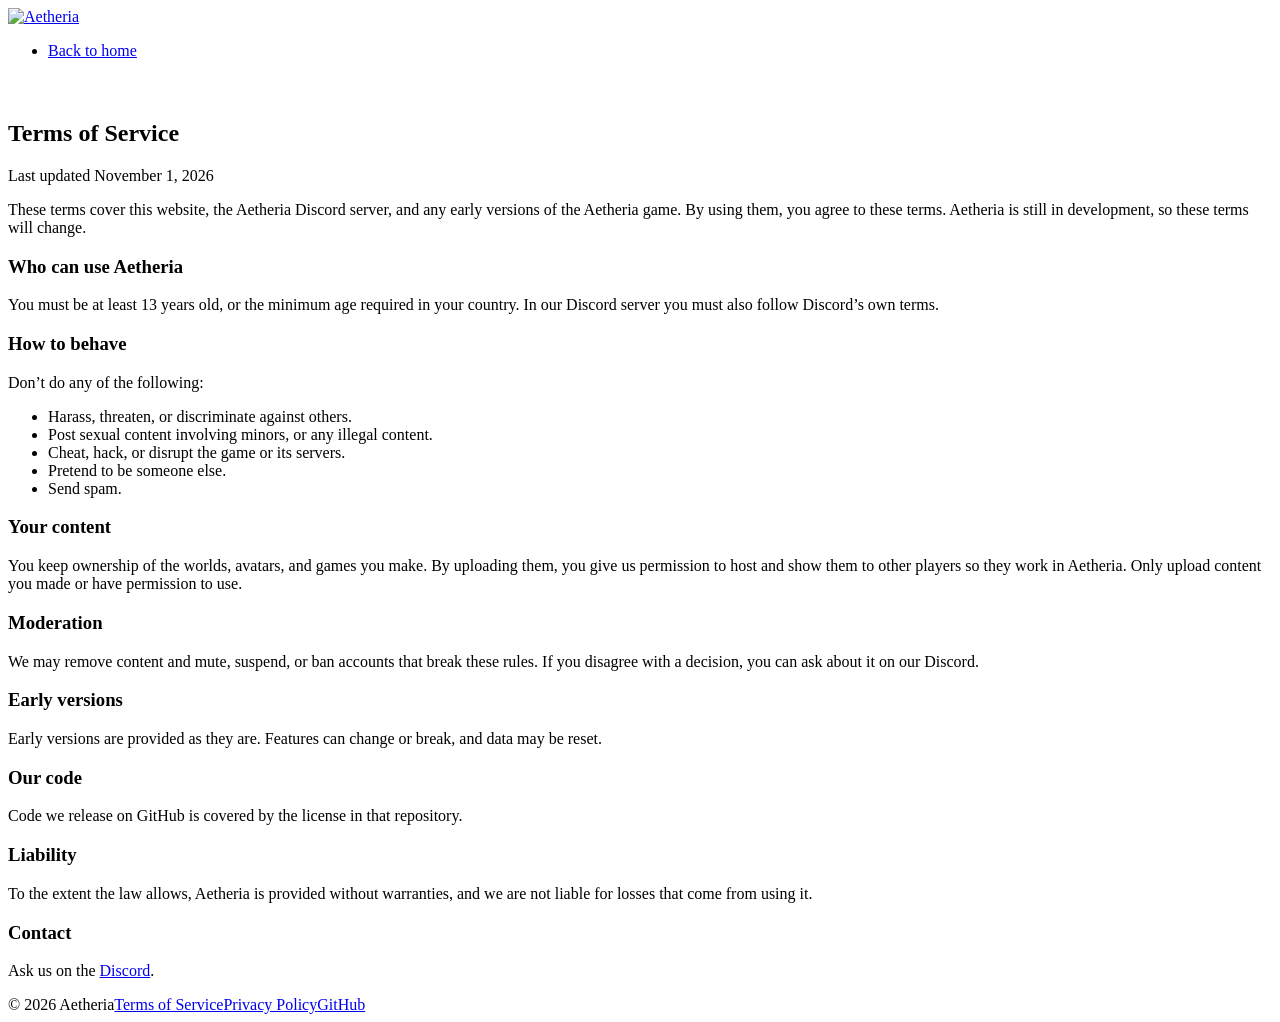
==== terms.html @ a7d0a320 "Add files via upload" ====
<!DOCTYPE html>
<html lang="en"><head><meta charset="utf-8">
<meta name="viewport" content="width=device-width, initial-scale=1, viewport-fit=cover">
<title>Terms of Service - Aetheria</title>
<link rel="icon" href="favicon.png">
<link rel="stylesheet" href="https://fonts.googleapis.com/css2?family=Sora:wght@300;400;600;700&display=swap">
<link rel="stylesheet" href="style.css">
<style>.legal{border-top:0;padding-top:24px}</style></head><body>
<div class="wrap">
<nav aria-label="Main"><a class="logo" href="index.html" aria-label="Aetheria home"><img src="assets/wordmark.png" alt="Aetheria"></a><ul><li><a href="index.html">Back to home</a></li></ul></nav>
<section class="legal"><h2>Terms of Service</h2><p class="d">Last updated November 1, 2026</p>
<p>These terms cover this website, the Aetheria Discord server, and any early versions of the Aetheria game. By using them, you agree to these terms. Aetheria is still in development, so these terms will change.</p>
<h3>Who can use Aetheria</h3><p>You must be at least 13 years old, or the minimum age required in your country. In our Discord server you must also follow Discord’s own terms.</p>
<h3>How to behave</h3><p>Don’t do any of the following:</p><ul><li>Harass, threaten, or discriminate against others.</li><li>Post sexual content involving minors, or any illegal content.</li><li>Cheat, hack, or disrupt the game or its servers.</li><li>Pretend to be someone else.</li><li>Send spam.</li></ul>
<h3>Your content</h3><p>You keep ownership of the worlds, avatars, and games you make. By uploading them, you give us permission to host and show them to other players so they work in Aetheria. Only upload content you made or have permission to use.</p>
<h3>Moderation</h3><p>We may remove content and mute, suspend, or ban accounts that break these rules. If you disagree with a decision, you can ask about it on our Discord.</p>
<h3>Early versions</h3><p>Early versions are provided as they are. Features can change or break, and data may be reset.</p>
<h3>Our code</h3><p>Code we release on GitHub is covered by the license in that repository.</p>
<h3>Liability</h3><p>To the extent the law allows, Aetheria is provided without warranties, and we are not liable for losses that come from using it.</p>
<h3>Contact</h3><p>Ask us on the <a href="https://discord.gg/aefMp6Empj">Discord</a>.</p></section>
<footer><span>© 2026 Aetheria</span><span class="l"><a href="terms.html">Terms of Service</a><a href="privacy.html">Privacy Policy</a><a href="https://github.com/NatalieYocom/Aetheria">GitHub</a></span></footer>
</div></body></html>
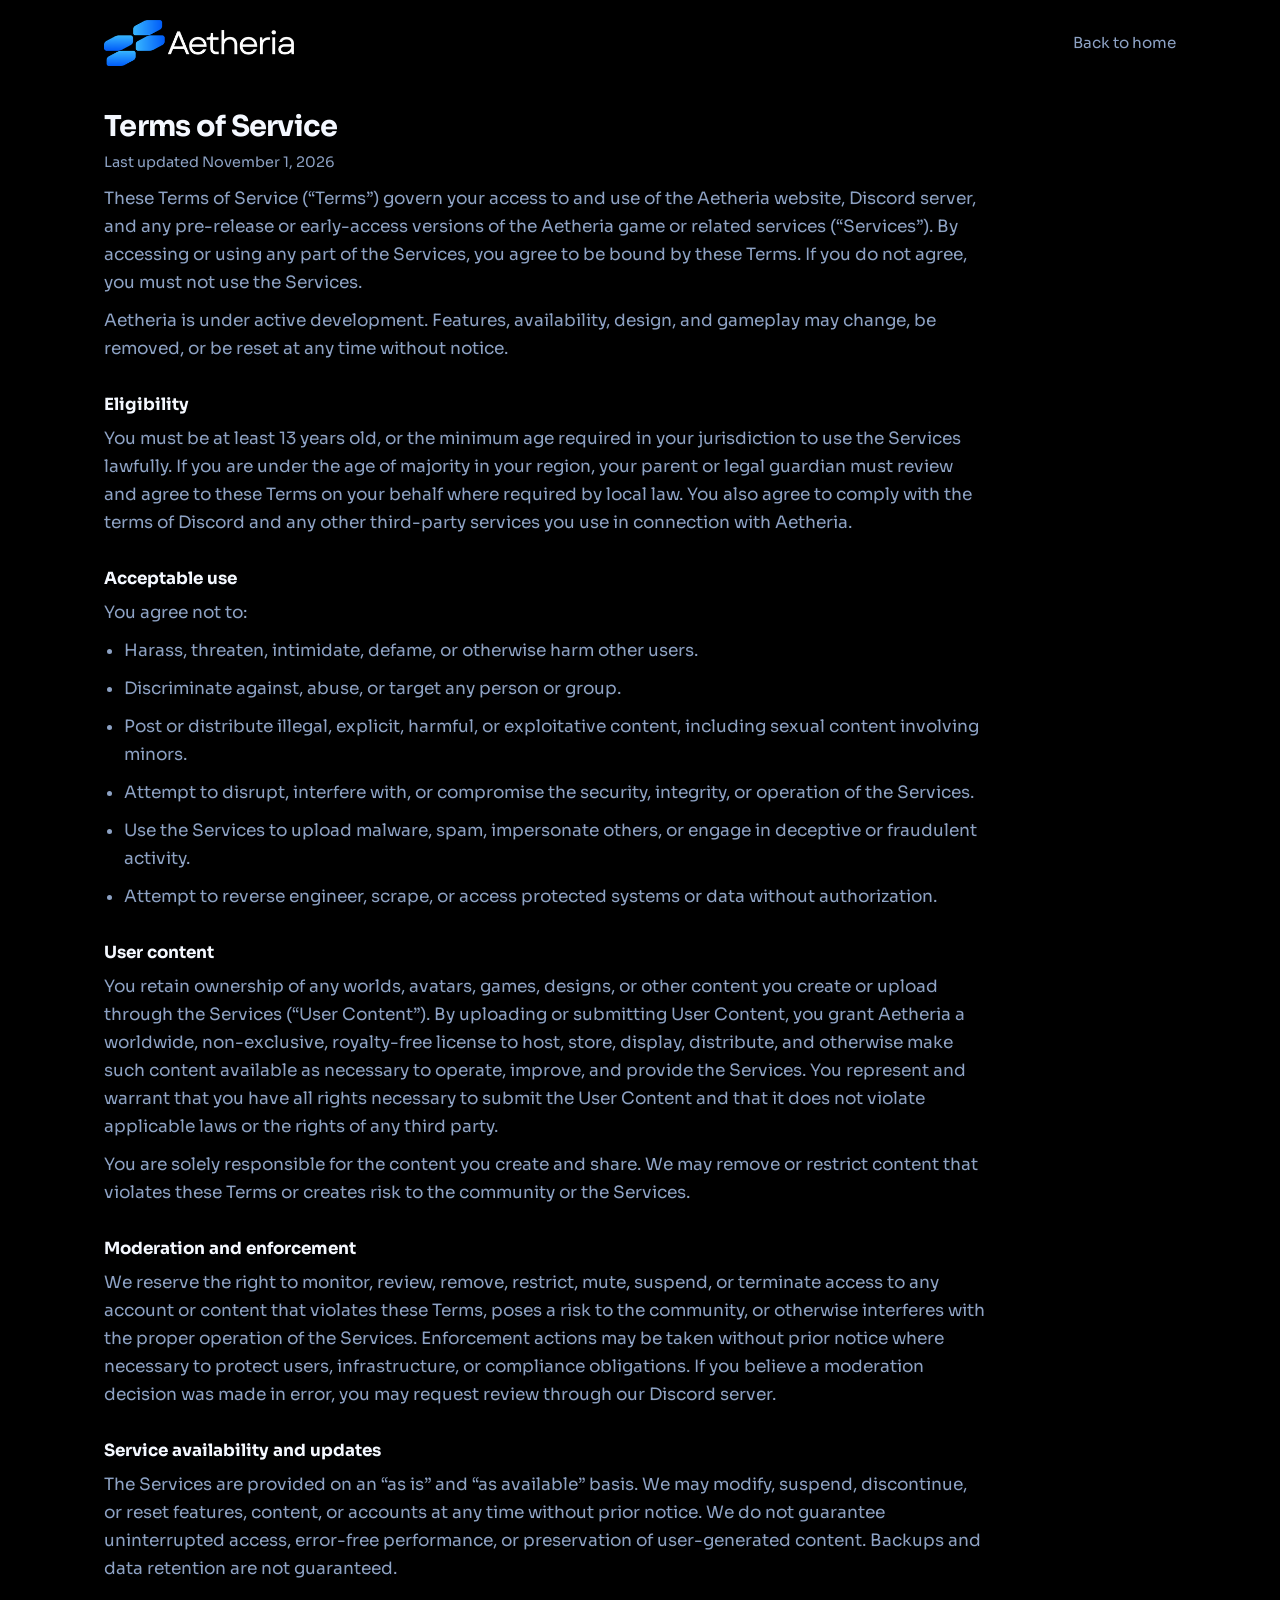
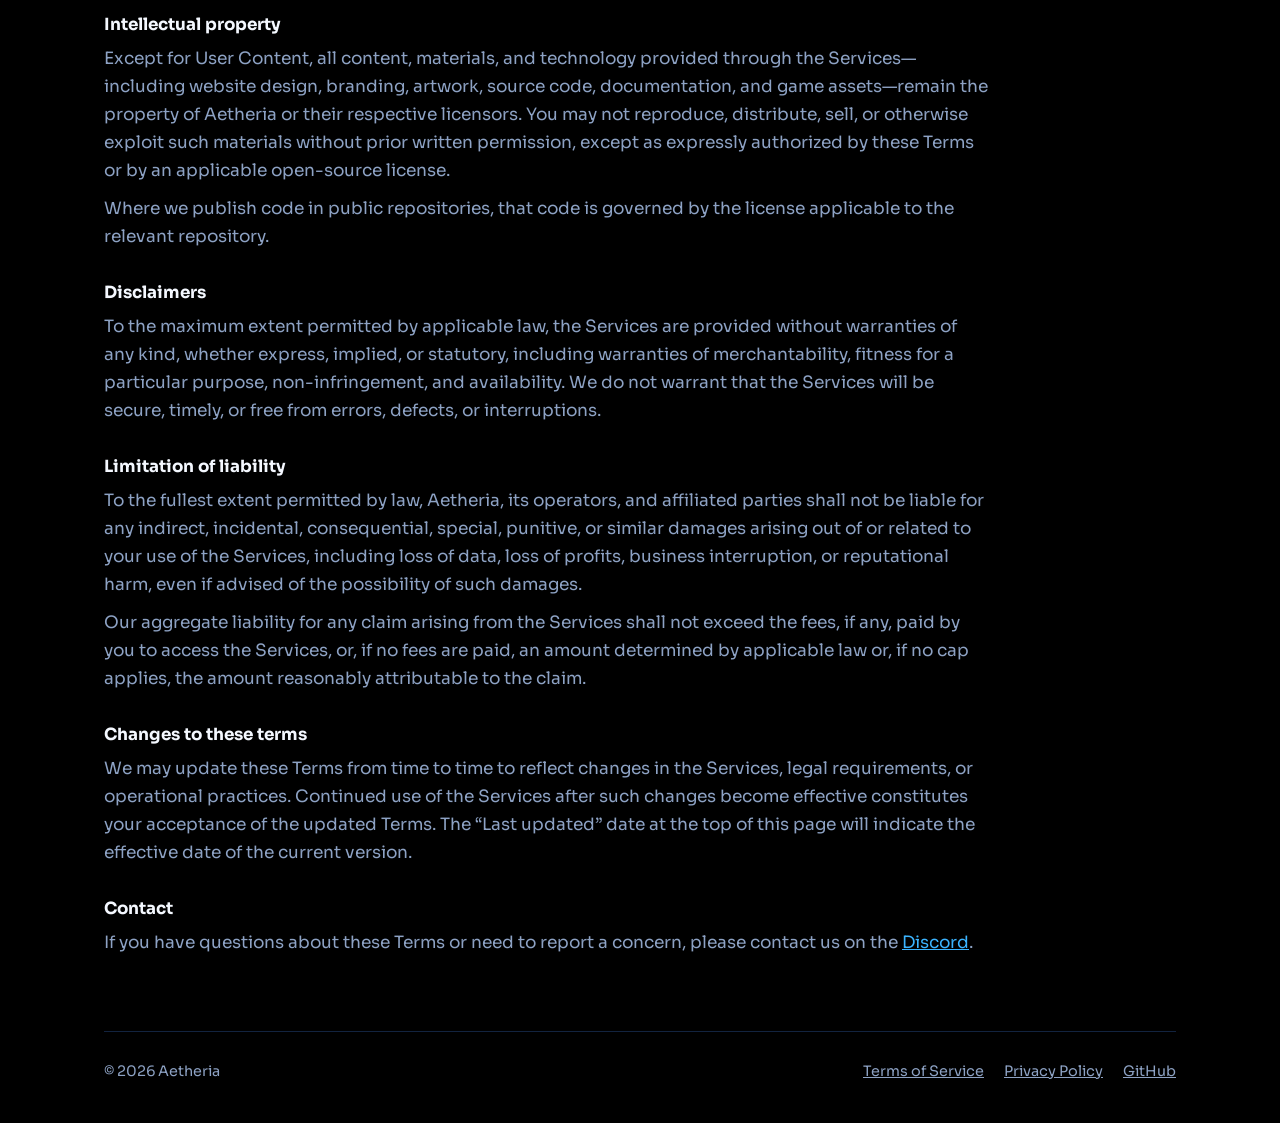
==== commit 30d3eed0: "Refine website terms language to a more professional standard" ====
--- a/terms.html
+++ b/terms.html
@@ -9,14 +9,17 @@
 <div class="wrap">
 <nav aria-label="Main"><a class="logo" href="index.html" aria-label="Aetheria home"><img src="assets/wordmark.png" alt="Aetheria"></a><ul><li><a href="index.html">Back to home</a></li></ul></nav>
 <section class="legal"><h2>Terms of Service</h2><p class="d">Last updated November 1, 2026</p>
-<p>These terms cover this website, the Aetheria Discord server, and any early versions of the Aetheria game. By using them, you agree to these terms. Aetheria is still in development, so these terms will change.</p>
-<h3>Who can use Aetheria</h3><p>You must be at least 13 years old, or the minimum age required in your country. In our Discord server you must also follow Discord’s own terms.</p>
-<h3>How to behave</h3><p>Don’t do any of the following:</p><ul><li>Harass, threaten, or discriminate against others.</li><li>Post sexual content involving minors, or any illegal content.</li><li>Cheat, hack, or disrupt the game or its servers.</li><li>Pretend to be someone else.</li><li>Send spam.</li></ul>
-<h3>Your content</h3><p>You keep ownership of the worlds, avatars, and games you make. By uploading them, you give us permission to host and show them to other players so they work in Aetheria. Only upload content you made or have permission to use.</p>
-<h3>Moderation</h3><p>We may remove content and mute, suspend, or ban accounts that break these rules. If you disagree with a decision, you can ask about it on our Discord.</p>
-<h3>Early versions</h3><p>Early versions are provided as they are. Features can change or break, and data may be reset.</p>
-<h3>Our code</h3><p>Code we release on GitHub is covered by the license in that repository.</p>
-<h3>Liability</h3><p>To the extent the law allows, Aetheria is provided without warranties, and we are not liable for losses that come from using it.</p>
-<h3>Contact</h3><p>Ask us on the <a href="https://discord.gg/aefMp6Empj">Discord</a>.</p></section>
+<p>These Terms of Service (&ldquo;Terms&rdquo;) govern your access to and use of the Aetheria website, Discord server, and any pre-release or early-access versions of the Aetheria game or related services (&ldquo;Services&rdquo;). By accessing or using any part of the Services, you agree to be bound by these Terms. If you do not agree, you must not use the Services.</p>
+<p>Aetheria is under active development. Features, availability, design, and gameplay may change, be removed, or be reset at any time without notice.</p>
+<h3>Eligibility</h3><p>You must be at least 13 years old, or the minimum age required in your jurisdiction to use the Services lawfully. If you are under the age of majority in your region, your parent or legal guardian must review and agree to these Terms on your behalf where required by local law. You also agree to comply with the terms of Discord and any other third-party services you use in connection with Aetheria.</p>
+<h3>Acceptable use</h3><p>You agree not to:</p><ul><li>Harass, threaten, intimidate, defame, or otherwise harm other users.</li><li>Discriminate against, abuse, or target any person or group.</li><li>Post or distribute illegal, explicit, harmful, or exploitative content, including sexual content involving minors.</li><li>Attempt to disrupt, interfere with, or compromise the security, integrity, or operation of the Services.</li><li>Use the Services to upload malware, spam, impersonate others, or engage in deceptive or fraudulent activity.</li><li>Attempt to reverse engineer, scrape, or access protected systems or data without authorization.</li></ul>
+<h3>User content</h3><p>You retain ownership of any worlds, avatars, games, designs, or other content you create or upload through the Services (&ldquo;User Content&rdquo;). By uploading or submitting User Content, you grant Aetheria a worldwide, non-exclusive, royalty-free license to host, store, display, distribute, and otherwise make such content available as necessary to operate, improve, and provide the Services. You represent and warrant that you have all rights necessary to submit the User Content and that it does not violate applicable laws or the rights of any third party.</p><p>You are solely responsible for the content you create and share. We may remove or restrict content that violates these Terms or creates risk to the community or the Services.</p>
+<h3>Moderation and enforcement</h3><p>We reserve the right to monitor, review, remove, restrict, mute, suspend, or terminate access to any account or content that violates these Terms, poses a risk to the community, or otherwise interferes with the proper operation of the Services. Enforcement actions may be taken without prior notice where necessary to protect users, infrastructure, or compliance obligations. If you believe a moderation decision was made in error, you may request review through our Discord server.</p>
+<h3>Service availability and updates</h3><p>The Services are provided on an &ldquo;as is&rdquo; and &ldquo;as available&rdquo; basis. We may modify, suspend, discontinue, or reset features, content, or accounts at any time without prior notice. We do not guarantee uninterrupted access, error-free performance, or preservation of user-generated content. Backups and data retention are not guaranteed.</p>
+<h3>Intellectual property</h3><p>Except for User Content, all content, materials, and technology provided through the Services—including website design, branding, artwork, source code, documentation, and game assets—remain the property of Aetheria or their respective licensors. You may not reproduce, distribute, sell, or otherwise exploit such materials without prior written permission, except as expressly authorized by these Terms or by an applicable open-source license.</p><p>Where we publish code in public repositories, that code is governed by the license applicable to the relevant repository.</p>
+<h3>Disclaimers</h3><p>To the maximum extent permitted by applicable law, the Services are provided without warranties of any kind, whether express, implied, or statutory, including warranties of merchantability, fitness for a particular purpose, non-infringement, and availability. We do not warrant that the Services will be secure, timely, or free from errors, defects, or interruptions.</p>
+<h3>Limitation of liability</h3><p>To the fullest extent permitted by law, Aetheria, its operators, and affiliated parties shall not be liable for any indirect, incidental, consequential, special, punitive, or similar damages arising out of or related to your use of the Services, including loss of data, loss of profits, business interruption, or reputational harm, even if advised of the possibility of such damages.</p><p>Our aggregate liability for any claim arising from the Services shall not exceed the fees, if any, paid by you to access the Services, or, if no fees are paid, an amount determined by applicable law or, if no cap applies, the amount reasonably attributable to the claim.</p>
+<h3>Changes to these terms</h3><p>We may update these Terms from time to time to reflect changes in the Services, legal requirements, or operational practices. Continued use of the Services after such changes become effective constitutes your acceptance of the updated Terms. The &ldquo;Last updated&rdquo; date at the top of this page will indicate the effective date of the current version.</p>
+<h3>Contact</h3><p>If you have questions about these Terms or need to report a concern, please contact us on the <a href="https://discord.gg/aefMp6Empj">Discord</a>.</p></section>
 <footer><span>© 2026 Aetheria</span><span class="l"><a href="terms.html">Terms of Service</a><a href="privacy.html">Privacy Policy</a><a href="https://github.com/NatalieYocom/Aetheria">GitHub</a></span></footer>
 </div></body></html>
--- a/style.css
+++ b/style.css
@@ -0,0 +1,36 @@
+:root{--bg:#000;--fg:#f4f8ff;--mute:#8da2c4;--a:#3bb4ff;--b:#0560fb;--line:#12233f;color-scheme:dark;box-sizing:border-box;padding-top:env(safe-area-inset-top,0px);padding-bottom:env(safe-area-inset-bottom,0px)}
+*,*::before,*::after{box-sizing:inherit}
+html{scroll-padding-top:env(safe-area-inset-top,0px);scroll-behavior:smooth}
+body{margin:0;background:var(--bg);color:var(--fg);font:400 1.0625rem/1.65 Sora,system-ui,sans-serif}
+a{color:inherit}
+:focus-visible{outline:2px solid var(--a);outline-offset:3px}
+.wrap{max-width:1120px;margin:0 auto;padding:0 24px}
+nav{display:flex;justify-content:space-between;align-items:center;padding:20px 0}
+nav .logo{display:block}nav img{height:46px;width:auto;mix-blend-mode:screen;display:block}
+nav ul{display:flex;gap:28px;list-style:none;margin:0;padding:0;font-size:.95rem;color:var(--mute)}
+nav a{text-decoration:none}nav a:hover{color:var(--fg)}
+.hero{display:grid;grid-template-columns:1.1fr .9fr;gap:32px;align-items:center;min-height:78vh;padding:40px 0 72px}
+h1{font-size:clamp(2.8rem,7vw,5.4rem);line-height:1.02;letter-spacing:-.035em;font-weight:700;margin:0 0 24px}
+.lead{font-size:1.2rem;color:var(--mute);max-width:40ch;margin:0 0 36px}.note{margin:22px 0 0;font-size:.92rem;color:var(--mute)}.join p{margin:16px 0 0;color:var(--mute);max-width:46ch}
+.btns{display:flex;flex-wrap:wrap;gap:14px}
+.btn{display:inline-block;padding:14px 26px;border-radius:999px;text-decoration:none;font-weight:600;font-size:.98rem;transition:transform .15s}
+.btn:hover{transform:translateY(-2px)}
+.p{background:linear-gradient(90deg,var(--a),var(--b));color:#00112e}
+.s{border:1.5px solid var(--line);color:var(--fg)}
+.s:hover{border-color:var(--a)}
+.mark{width:100%;height:auto;mix-blend-mode:screen;animation:rise 1.1s cubic-bezier(.2,.8,.2,1) both}
+@keyframes rise{from{opacity:0;transform:translate(-28px,28px)}to{opacity:1;transform:none}}
+h2{font-size:clamp(1.8rem,4vw,2.8rem);letter-spacing:-.025em;line-height:1.15;margin:0 0 56px;max-width:18ch}
+.steps{padding:72px 0 96px;border-top:1px solid var(--line)}
+.step{max-width:460px;padding:6px 0 6px 22px;border-left:3px solid;border-image:linear-gradient(var(--a),var(--b)) 1;margin-bottom:44px}
+.step:nth-child(2){margin-left:clamp(0px,10vw,140px)}
+.step:nth-child(3){margin-left:clamp(0px,20vw,280px)}
+.step:nth-child(4){margin-left:clamp(0px,30vw,420px)}
+.step h3{margin:0 0 6px;font-size:1.3rem;letter-spacing:-.01em}
+.step p{margin:0;color:var(--mute)}
+.join{padding:80px 0;border-top:1px solid var(--line);display:flex;flex-wrap:wrap;gap:32px;justify-content:space-between;align-items:center}
+.join h2{margin:0}
+.legal{padding:64px 0;border-top:1px solid var(--line);max-width:68ch}.legal h2{font-size:1.8rem;margin:0 0 8px}.legal h3{font-size:1.05rem;margin:28px 0 6px}.legal p,.legal li{color:var(--mute);margin:0 0 10px}.legal ul{padding-left:20px;margin:0 0 10px}.legal .d{font-size:.9rem}.legal a{color:var(--a)}footer nav,footer .l{display:flex;gap:20px}footer{padding:28px 0 40px;border-top:1px solid var(--line);color:var(--mute);font-size:.9rem;display:flex;flex-wrap:wrap;justify-content:space-between;gap:12px}
+@media(max-width:800px){.hero{grid-template-columns:1fr;min-height:0}.mark{max-width:360px;order:-1}nav ul{display:none}}
+@media(prefers-reduced-motion:reduce){.mark{animation:none}.btn{transition:none}}
+@media(max-width:800px){.legal-back nav ul{display:flex}}
